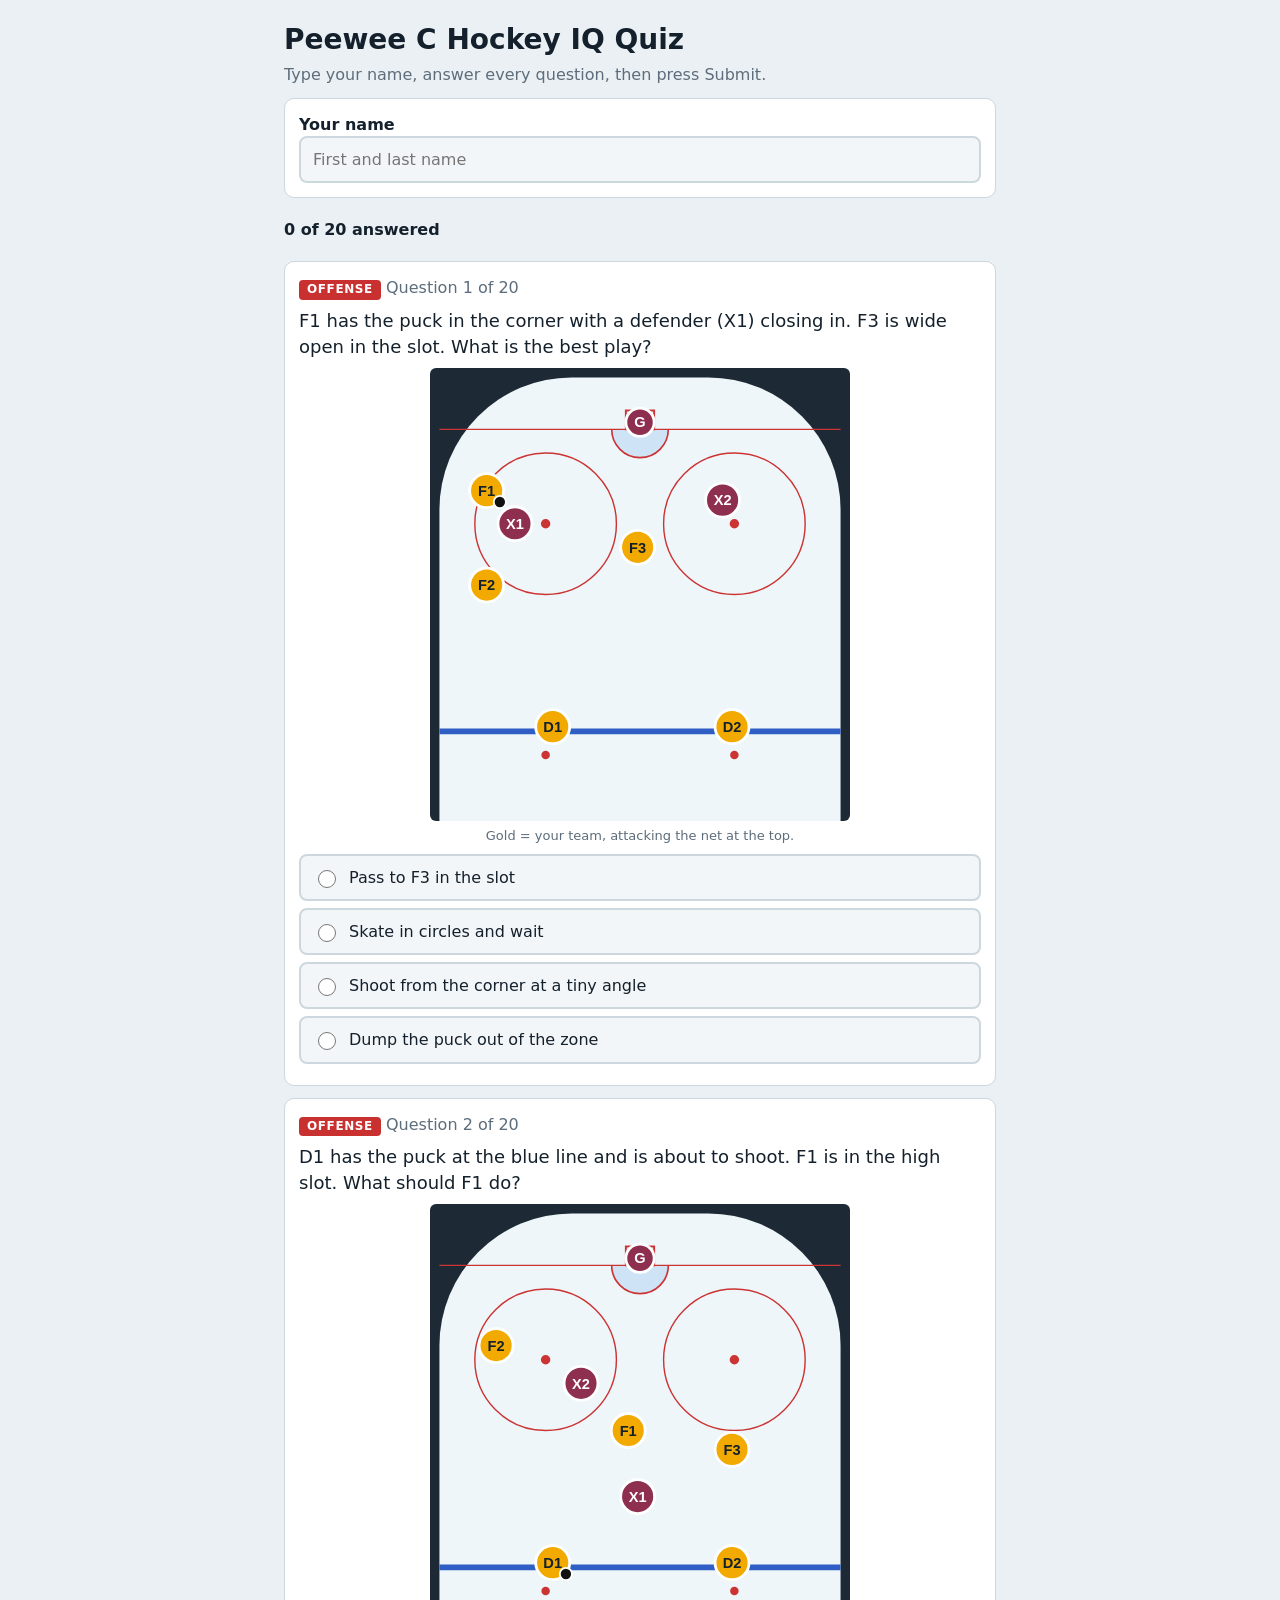
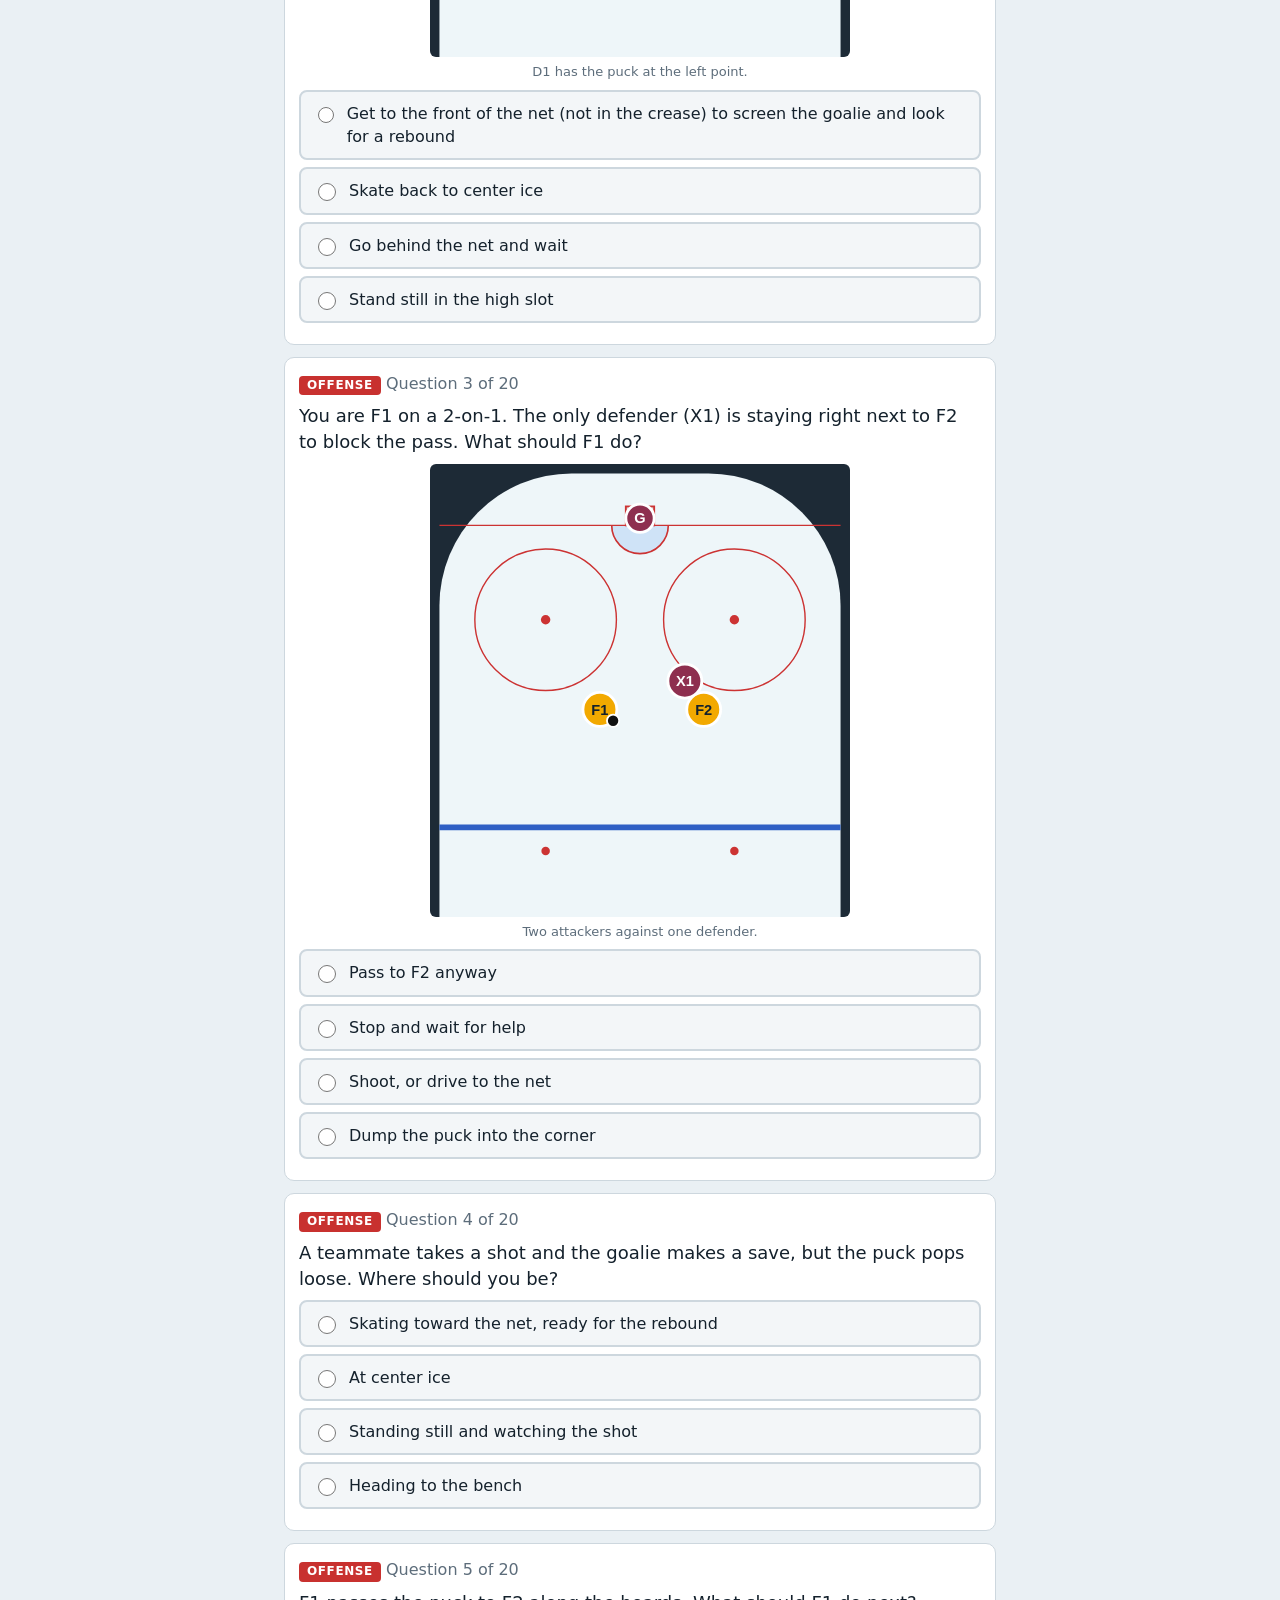
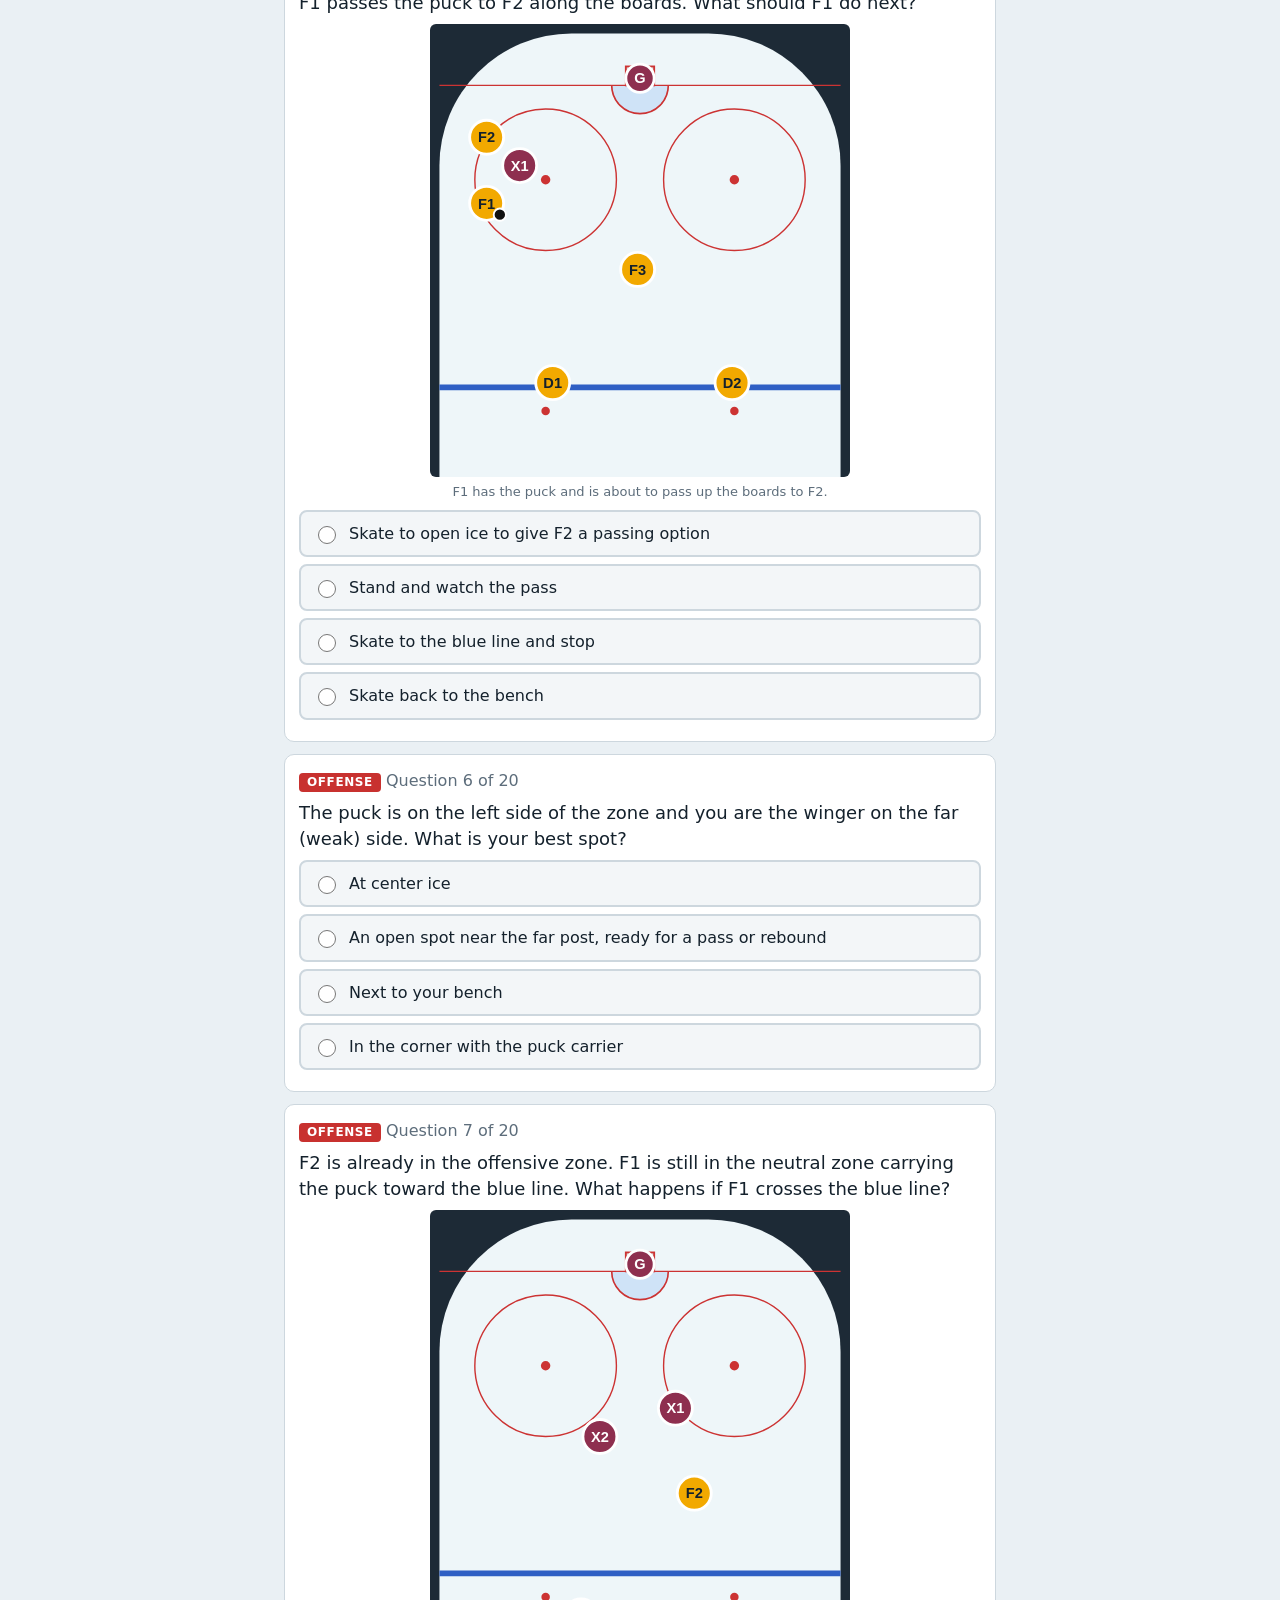
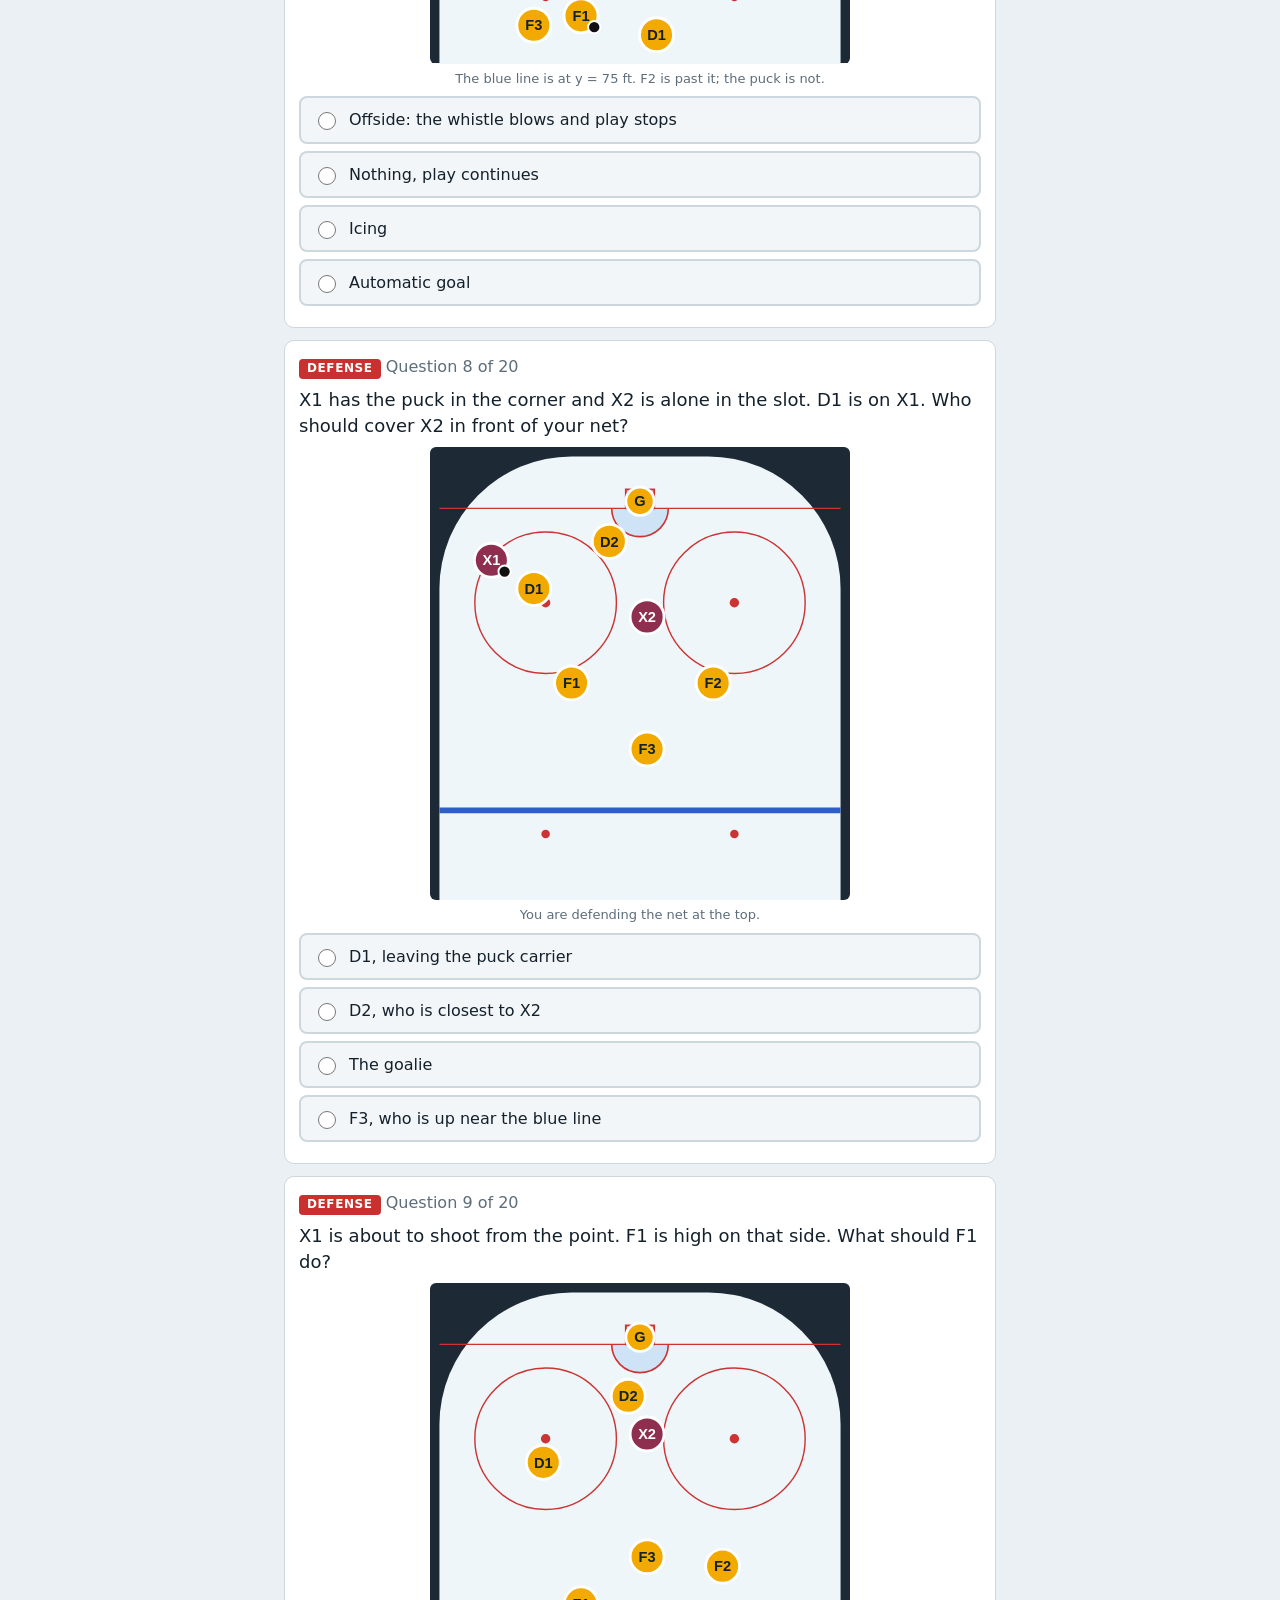
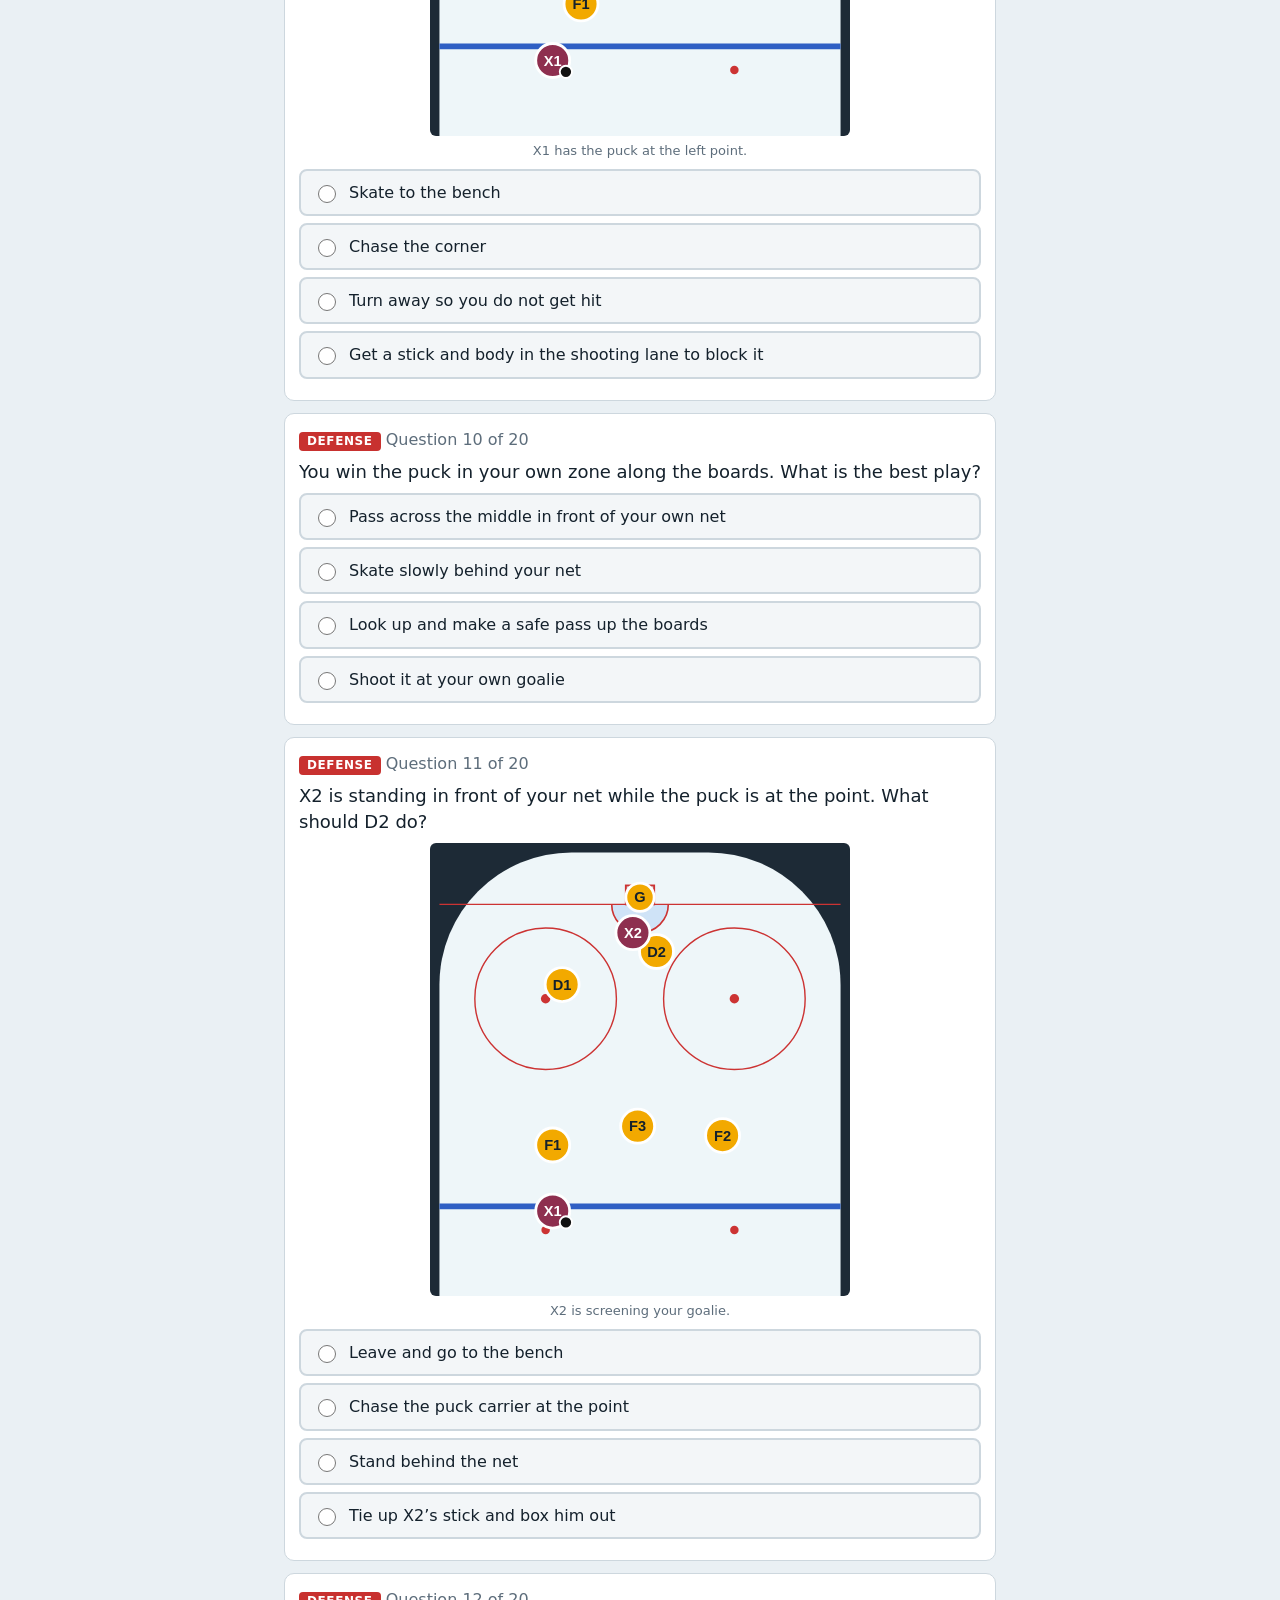
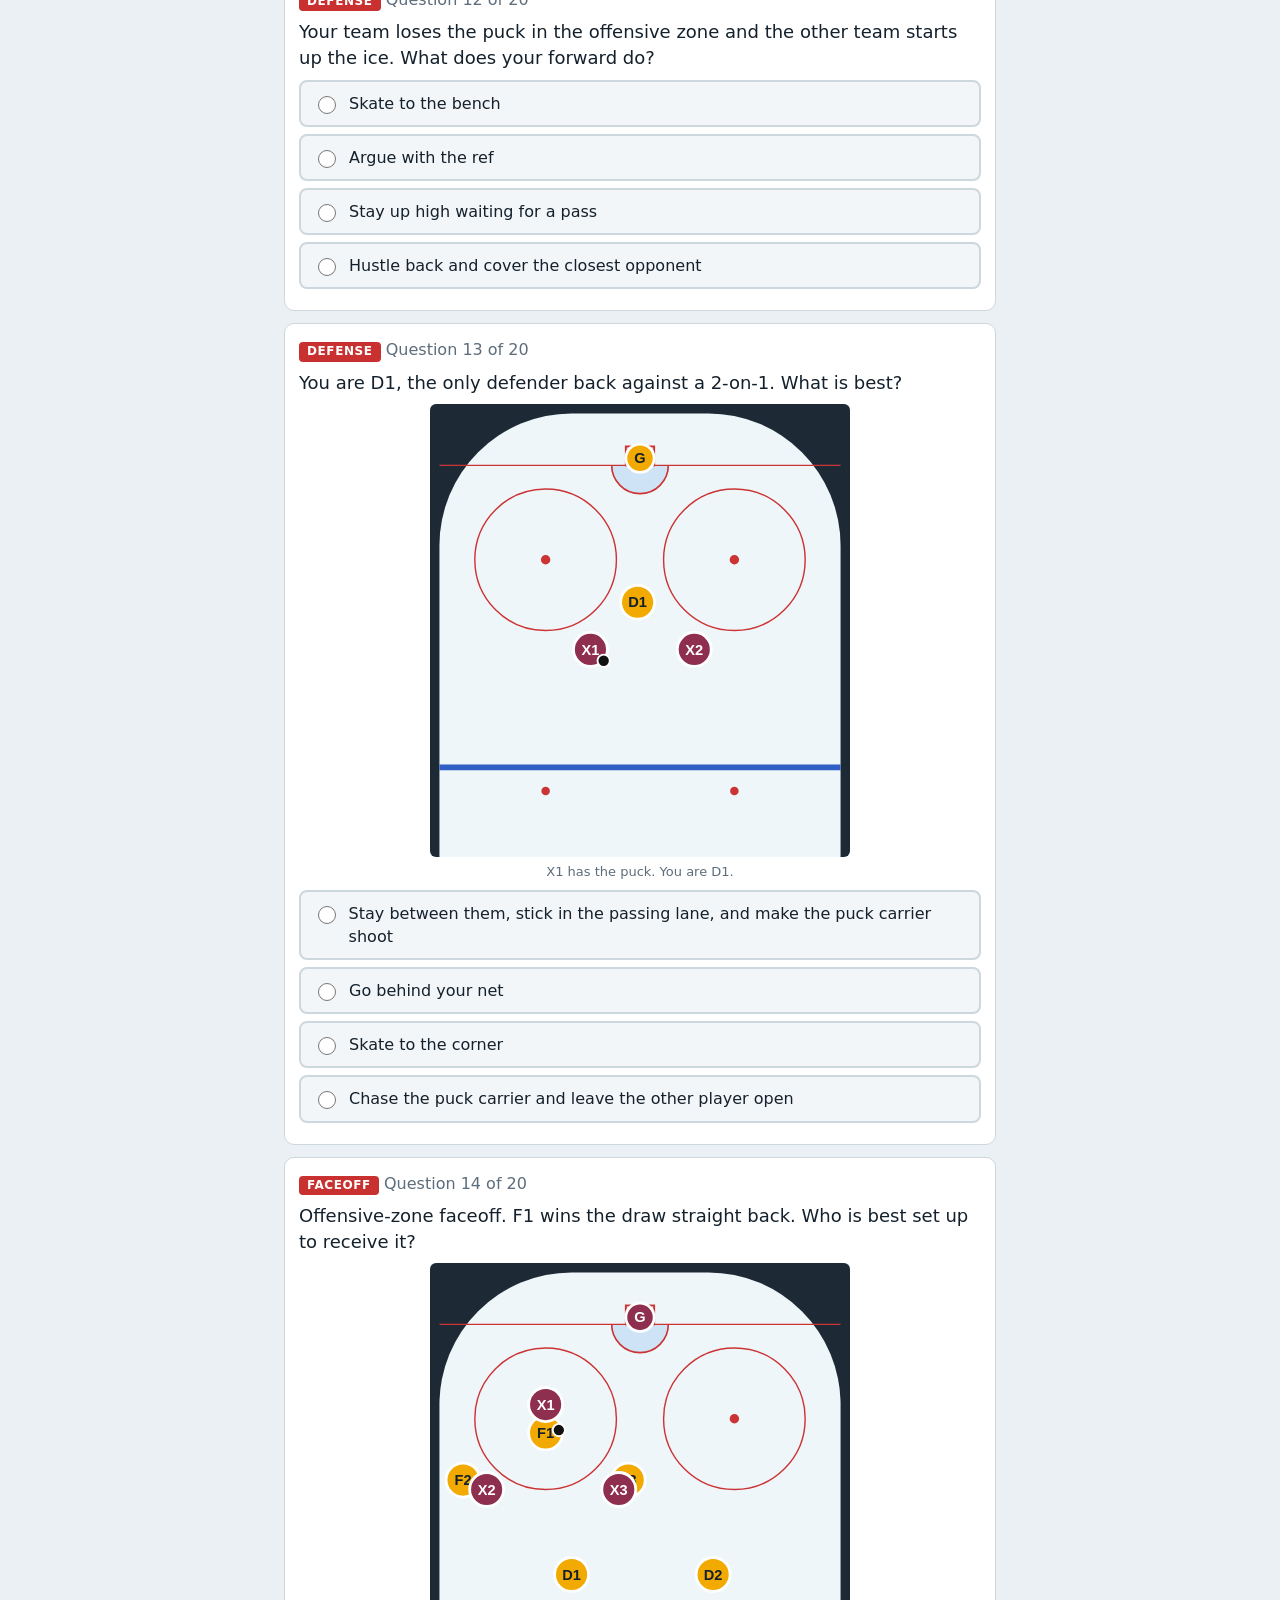
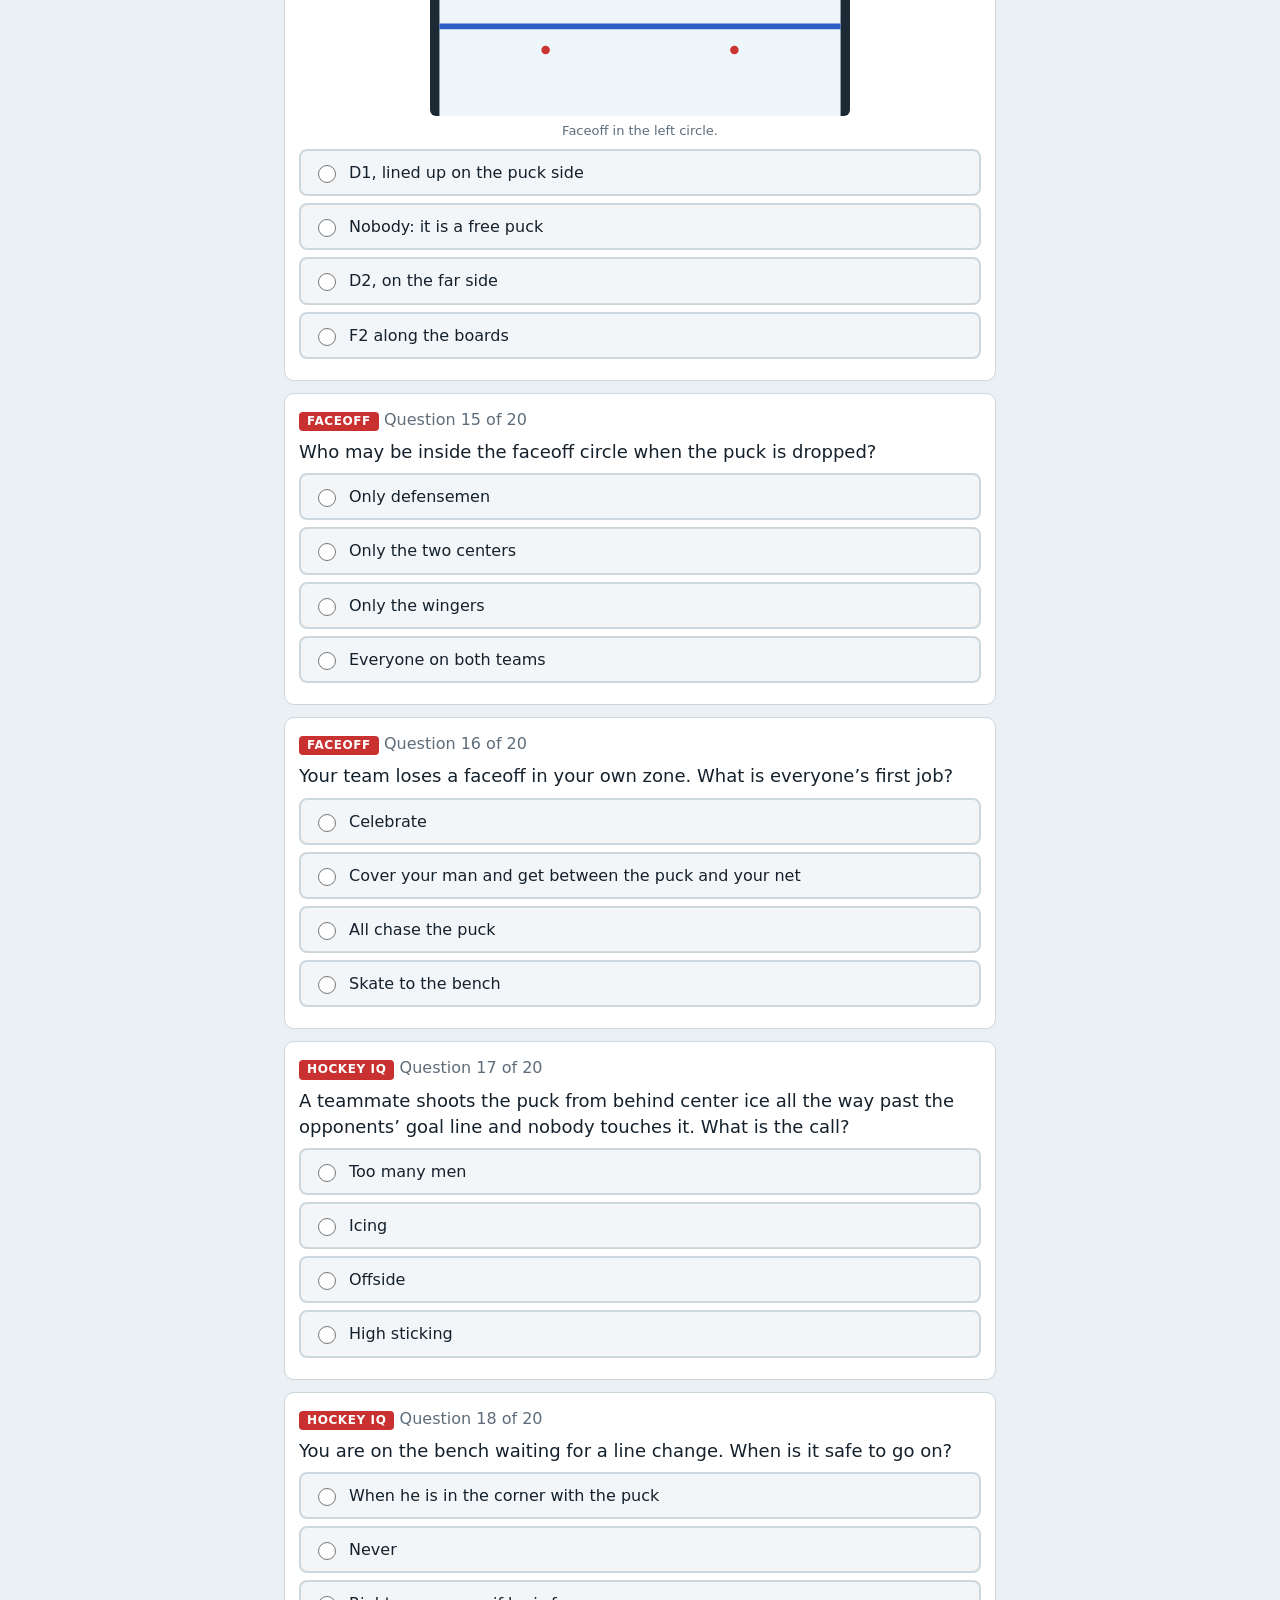
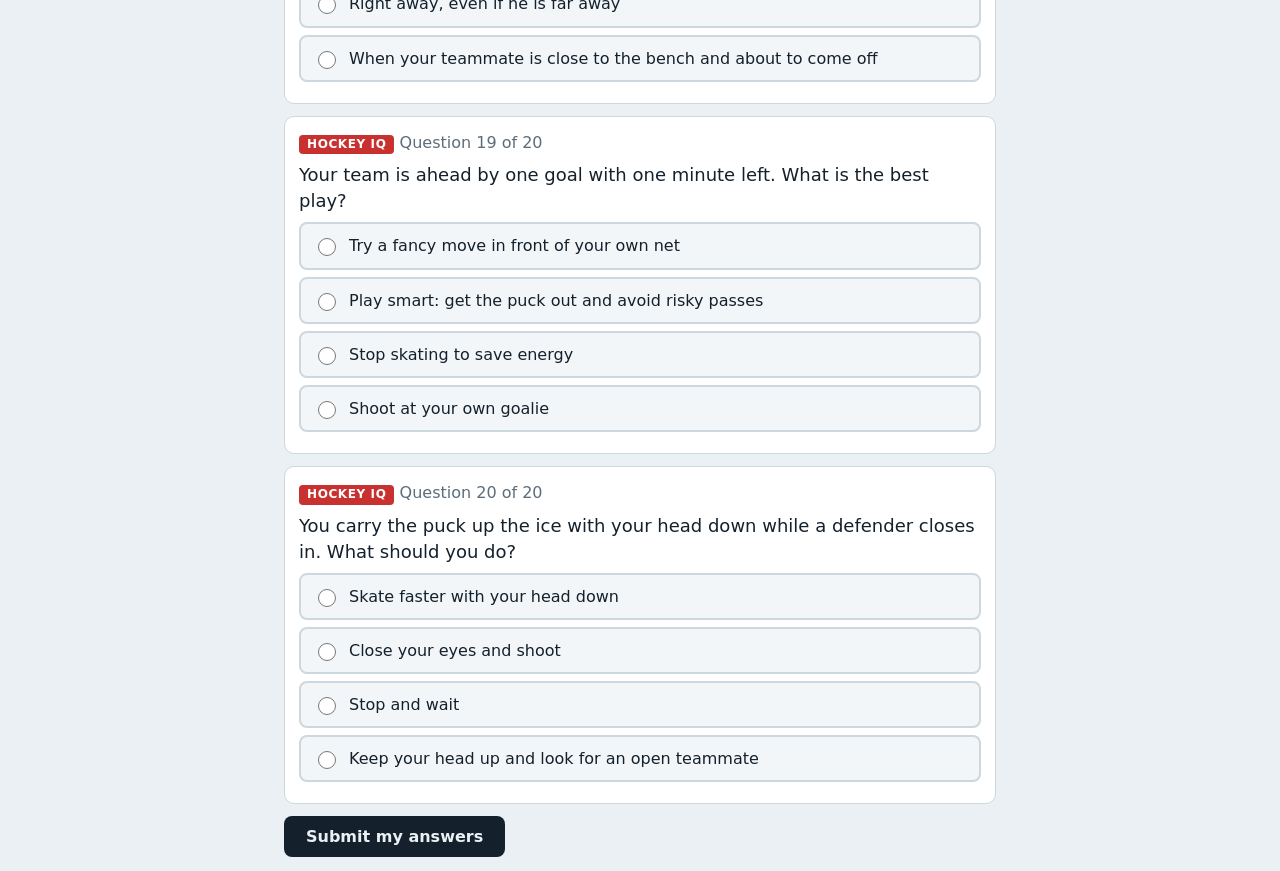
==== index.html @ f5b4eab7 "Add files via upload" ====
<!DOCTYPE html><html lang="en"><head><meta charset="utf-8"><meta name="viewport" content="width=device-width,initial-scale=1">
<title>Hockey IQ Quiz</title><link rel="stylesheet" href="style.css"></head><body><div class="wrap" id="app"><p class="sub">Loading quiz…</p></div>
<script src="rink.js"></script>
<script>
const app=document.getElementById('app'),esc=s=>String(s).replace(/[&<>"]/g,c=>({'&':'&amp;','<':'&lt;','>':'&gt;','"':'&quot;'}[c]));
const shuffle=a=>{a=a.slice();for(let n=a.length-1;n>0;n--){const m=Math.random()*(n+1)|0;[a[n],a[m]]=[a[m],a[n]]}return a};
let quiz,sent=false;
fetch('quiz.json',{cache:'no-store'}).then(r=>r.json()).then(q=>{quiz=q;document.title=q.title;render()}).catch(()=>app.innerHTML='<p class="err">Could not load the quiz. Ask your coach for a new link.</p>');
function render(){
 app.innerHTML=`<h1>${esc(quiz.title)}</h1><p class="sub">Type your name, answer every question, then press Submit.</p>
 <div class="card"><label for="nm"><b>Your name</b></label><input type="text" id="nm" autocomplete="name" placeholder="First and last name"></div>
 <div class="bar" id="prog"></div>
 ${quiz.questions.map((q,i)=>`<div class="card" data-i="${i}"><span class="tag">${esc(q.category)}</span> <span class="sub">Question ${i+1} of ${quiz.questions.length}</span><div class="q">${esc(q.text)}</div>
 ${q.diagram?rinkSvg(q.diagram)+`<p class="cap">${esc(q.diagram.c||'')}</p>`:''}
 ${shuffle(q.options.map((o,k)=>[o,k])).map(([o,k])=>`<label class="opt"><input type="radio" name="q${i}" value="${k}"><span>${esc(o)}</span></label>`).join('')}</div>`).join('')}
 <div id="msg"></div><button id="sub">Submit my answers</button>`;
 app.addEventListener('change',prog);prog();document.getElementById('sub').onclick=submit}
const answered=()=>quiz.questions.filter((_,i)=>document.querySelector(`input[name=q${i}]:checked`)).length;
function prog(){document.getElementById('prog').textContent=`${answered()} of ${quiz.questions.length} answered`}
async function submit(){const name=document.getElementById('nm').value.trim(),msg=document.getElementById('msg');
 if(!name){msg.innerHTML='<p class="err">Please type your name first.</p>';document.getElementById('nm').focus();return}
 const n=answered();if(n<quiz.questions.length){msg.innerHTML=`<p class="err">You have ${quiz.questions.length-n} unanswered question(s). Please answer them all.</p>`;return}
 if(!quiz.endpoint){msg.innerHTML='<p class="err">This quiz is not connected to a spreadsheet yet. Tell your coach.</p>';return}
 let score=0;const answers=quiz.questions.map((q,i)=>{const k=+document.querySelector(`input[name=q${i}]:checked`).value,ok=k==q.answer;if(ok)score++;return{id:q.id,question:q.text,chosen:q.options[k],correct:q.options[q.answer],isCorrect:ok}});
 const btn=document.getElementById('sub');btn.disabled=true;btn.textContent='Sending…';
 try{await fetch(quiz.endpoint,{method:'POST',mode:'no-cors',headers:{'Content-Type':'text/plain;charset=utf-8'},body:JSON.stringify({quizId:quiz.id,quizTitle:quiz.title,name,submitted:new Date().toISOString(),score,total:answers.length,answers})});
  app.innerHTML=`<div class="card"><h1>Thanks, ${esc(name)}!</h1><p>Your answers were sent to your coach.</p>${quiz.showScore?`<p class="q">You got ${score} out of ${answers.length}.</p>`:''}</div>`;window.scrollTo(0,0)}
 catch(e){btn.disabled=false;btn.textContent='Submit my answers';msg.innerHTML='<p class="err">Could not send. Check your internet connection and try again.</p>'}}
</script></body></html>
---- style.css ----
:root{--bg:#eaf0f4;--card:#fff;--ink:#14212c;--mut:#5d6d7b;--line:#cdd7de;--acc:#c8312f;--ok:#12794a;--btn:#f3f6f8}
@media (prefers-color-scheme:dark){:root{--bg:#0e161d;--card:#16212b;--ink:#e6edf2;--mut:#93a4b3;--line:#2a3945;--ok:#5fd39a;--btn:#1f2d39}}
*{box-sizing:border-box}body{margin:0;background:var(--bg);color:var(--ink);font:16px/1.45 system-ui,Arial,sans-serif}
.wrap{max-width:740px;margin:0 auto;padding:14px}h1{font-size:28px;margin:6px 0 2px}.sub{color:var(--mut);margin:0 0 10px}
.card{background:var(--card);border:1px solid var(--line);border-radius:10px;padding:14px;margin:12px 0}
.tag{display:inline-block;font-size:12px;font-weight:700;letter-spacing:.05em;text-transform:uppercase;color:#fff;background:var(--acc);padding:1px 8px;border-radius:4px}
.q{font-size:18px;font-weight:500;margin:8px 0}svg.rk{width:100%;max-width:420px;display:block;margin:6px auto;border-radius:6px}.cap{color:var(--mut);font-size:13px;text-align:center;margin:0 0 8px}
label.opt{display:flex;gap:10px;align-items:flex-start;margin:7px 0;padding:10px 12px;background:var(--btn);border:2px solid var(--line);border-radius:8px;cursor:pointer}
label.opt:has(input:checked){border-color:var(--acc)}label.opt input{margin-top:4px;width:18px;height:18px;accent-color:var(--acc)}
input[type=text],select{font:inherit;color:var(--ink);background:var(--btn);border:2px solid var(--line);border-radius:8px;padding:10px 12px;width:100%}
button{font:700 16px system-ui,Arial,sans-serif;background:var(--ink);color:var(--bg);border:0;border-radius:8px;padding:11px 22px;cursor:pointer}button:disabled{opacity:.5}
button.alt{background:var(--btn);color:var(--ink);border:2px solid var(--line)}.msg{padding:10px 12px;border-radius:8px;background:var(--btn);margin:10px 0}.err{color:#a82424;font-weight:600}
button:focus-visible,input:focus-visible{outline:3px solid var(--acc);outline-offset:2px}
.bar{position:sticky;top:0;background:var(--bg);padding:8px 0;z-index:2;font-weight:600}
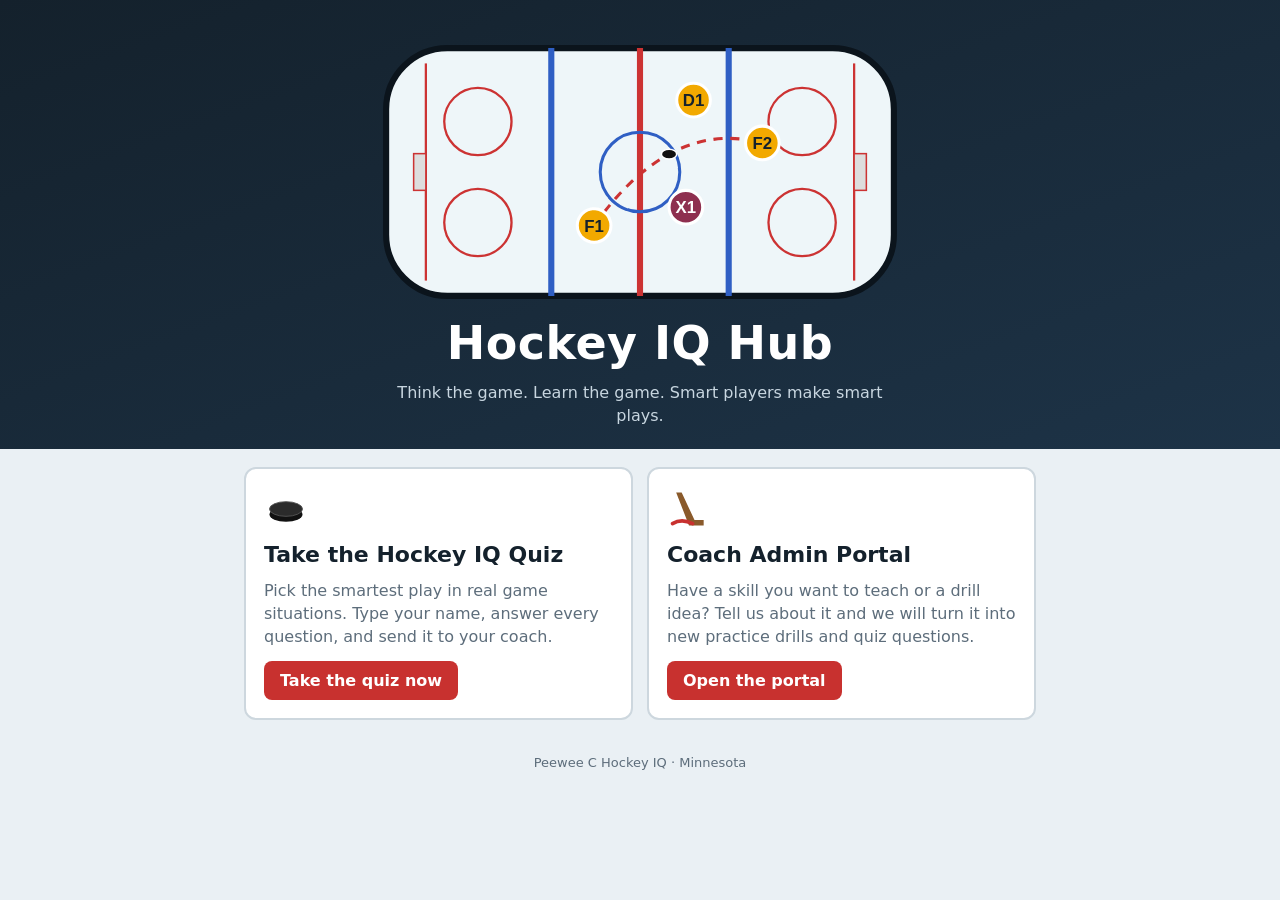
==== commit 3dc2b596: "Add files via upload" ====
--- a/index.html
+++ b/index.html
@@ -1,29 +1,19 @@
 <!DOCTYPE html><html lang="en"><head><meta charset="utf-8"><meta name="viewport" content="width=device-width,initial-scale=1">
-<title>Hockey IQ Quiz</title><link rel="stylesheet" href="style.css"></head><body><div class="wrap" id="app"><p class="sub">Loading quiz…</p></div>
-<script src="rink.js"></script>
-<script>
-const app=document.getElementById('app'),esc=s=>String(s).replace(/[&<>"]/g,c=>({'&':'&amp;','<':'&lt;','>':'&gt;','"':'&quot;'}[c]));
-const shuffle=a=>{a=a.slice();for(let n=a.length-1;n>0;n--){const m=Math.random()*(n+1)|0;[a[n],a[m]]=[a[m],a[n]]}return a};
-let quiz,sent=false;
-fetch('quiz.json',{cache:'no-store'}).then(r=>r.json()).then(q=>{quiz=q;document.title=q.title;render()}).catch(()=>app.innerHTML='<p class="err">Could not load the quiz. Ask your coach for a new link.</p>');
-function render(){
- app.innerHTML=`<h1>${esc(quiz.title)}</h1><p class="sub">Type your name, answer every question, then press Submit.</p>
- <div class="card"><label for="nm"><b>Your name</b></label><input type="text" id="nm" autocomplete="name" placeholder="First and last name"></div>
- <div class="bar" id="prog"></div>
- ${quiz.questions.map((q,i)=>`<div class="card" data-i="${i}"><span class="tag">${esc(q.category)}</span> <span class="sub">Question ${i+1} of ${quiz.questions.length}</span><div class="q">${esc(q.text)}</div>
- ${q.diagram?rinkSvg(q.diagram)+`<p class="cap">${esc(q.diagram.c||'')}</p>`:''}
- ${shuffle(q.options.map((o,k)=>[o,k])).map(([o,k])=>`<label class="opt"><input type="radio" name="q${i}" value="${k}"><span>${esc(o)}</span></label>`).join('')}</div>`).join('')}
- <div id="msg"></div><button id="sub">Submit my answers</button>`;
- app.addEventListener('change',prog);prog();document.getElementById('sub').onclick=submit}
-const answered=()=>quiz.questions.filter((_,i)=>document.querySelector(`input[name=q${i}]:checked`)).length;
-function prog(){document.getElementById('prog').textContent=`${answered()} of ${quiz.questions.length} answered`}
-async function submit(){const name=document.getElementById('nm').value.trim(),msg=document.getElementById('msg');
- if(!name){msg.innerHTML='<p class="err">Please type your name first.</p>';document.getElementById('nm').focus();return}
- const n=answered();if(n<quiz.questions.length){msg.innerHTML=`<p class="err">You have ${quiz.questions.length-n} unanswered question(s). Please answer them all.</p>`;return}
- if(!quiz.endpoint){msg.innerHTML='<p class="err">This quiz is not connected to a spreadsheet yet. Tell your coach.</p>';return}
- let score=0;const answers=quiz.questions.map((q,i)=>{const k=+document.querySelector(`input[name=q${i}]:checked`).value,ok=k==q.answer;if(ok)score++;return{id:q.id,question:q.text,chosen:q.options[k],correct:q.options[q.answer],isCorrect:ok}});
- const btn=document.getElementById('sub');btn.disabled=true;btn.textContent='Sending…';
- try{await fetch(quiz.endpoint,{method:'POST',mode:'no-cors',headers:{'Content-Type':'text/plain;charset=utf-8'},body:JSON.stringify({quizId:quiz.id,quizTitle:quiz.title,name,submitted:new Date().toISOString(),score,total:answers.length,answers})});
-  app.innerHTML=`<div class="card"><h1>Thanks, ${esc(name)}!</h1><p>Your answers were sent to your coach.</p>${quiz.showScore?`<p class="q">You got ${score} out of ${answers.length}.</p>`:''}</div>`;window.scrollTo(0,0)}
- catch(e){btn.disabled=false;btn.textContent='Submit my answers';msg.innerHTML='<p class="err">Could not send. Check your internet connection and try again.</p>'}}
-</script></body></html>
+<title>Hockey IQ Hub</title><link rel="stylesheet" href="style.css"></head><body>
+<header class="hero"><svg class="art" viewBox="0 0 340 170" role="img" aria-label="Hockey rink with players passing a puck" xmlns="http://www.w3.org/2000/svg">
+<rect x="4" y="4" width="332" height="162" rx="40" fill="#eef6f9" stroke="#0b141c" stroke-width="4"/>
+<line x1="170" y1="4" x2="170" y2="166" stroke="#c33" stroke-width="4"/><line x1="112" y1="4" x2="112" y2="166" stroke="#2f5fc4" stroke-width="4"/><line x1="228" y1="4" x2="228" y2="166" stroke="#2f5fc4" stroke-width="4"/>
+<circle cx="170" cy="85" r="26" fill="none" stroke="#2f5fc4" stroke-width="2"/><line x1="30" y1="14" x2="30" y2="156" stroke="#c33" stroke-width="1.5"/><line x1="310" y1="14" x2="310" y2="156" stroke="#c33" stroke-width="1.5"/>
+<circle cx="64" cy="52" r="22" fill="none" stroke="#c33" stroke-width="1.5"/><circle cx="64" cy="118" r="22" fill="none" stroke="#c33" stroke-width="1.5"/><circle cx="276" cy="52" r="22" fill="none" stroke="#c33" stroke-width="1.5"/><circle cx="276" cy="118" r="22" fill="none" stroke="#c33" stroke-width="1.5"/>
+<rect x="22" y="73" width="8" height="24" fill="#ddd" stroke="#c33"/><rect x="310" y="73" width="8" height="24" fill="#ddd" stroke="#c33"/>
+<path id="pass" d="M140 120 Q190 50 250 66" fill="none" stroke="#c33" stroke-width="2" stroke-dasharray="6 5"/>
+<g font-family="Arial,sans-serif" font-size="11" font-weight="700" text-anchor="middle"><circle cx="140" cy="120" r="11" fill="#f2a900" stroke="#fff" stroke-width="2"/><text x="140" y="124" fill="#14212c">F1</text>
+<circle cx="250" cy="66" r="11" fill="#f2a900" stroke="#fff" stroke-width="2"/><text x="250" y="70" fill="#14212c">F2</text>
+<circle cx="205" cy="38" r="11" fill="#f2a900" stroke="#fff" stroke-width="2"/><text x="205" y="42" fill="#14212c">D1</text>
+<circle cx="200" cy="108" r="11" fill="#8e2f4f" stroke="#fff" stroke-width="2"/><text x="200" y="112" fill="#fff">X1</text></g>
+<ellipse rx="5" ry="3.2" fill="#111" stroke="#fff" stroke-width="1"><animateMotion dur="2.6s" repeatCount="indefinite" keyPoints="0;1;1" keyTimes="0;.8;1" calcMode="linear"><mpath href="#pass"/></animateMotion></ellipse></svg>
+<h1>Hockey IQ Hub</h1><p>Think the game. Learn the game. Smart players make smart plays.</p></header>
+<main class="choices">
+<a class="big" href="quiz.html"><svg viewBox="0 0 48 48" aria-hidden="true"><ellipse cx="24" cy="30" rx="18" ry="8" fill="#111"/><ellipse cx="24" cy="24" rx="18" ry="8" fill="#2b2b2b" stroke="#555"/></svg><b>Take the Hockey IQ Quiz</b><span>Pick the smartest play in real game situations. Type your name, answer every question, and send it to your coach.</span><i>Take the quiz now</i></a>
+<a class="big" href="admin.html"><svg viewBox="0 0 48 48" aria-hidden="true"><path d="M10 6l6 0 14 30 10 0 0 6-16 0z" fill="#8a5a2b"/><path d="M6 40q10-6 22 0" fill="none" stroke="#c8312f" stroke-width="4" stroke-linecap="round"/></svg><b>Coach Admin Portal</b><span>Have a skill you want to teach or a drill idea? Tell us about it and we will turn it into new practice drills and quiz questions.</span><i>Open the portal</i></a>
+</main><footer>Peewee C Hockey IQ &middot; Minnesota</footer></body></html>
--- a/style.css
+++ b/style.css
@@ -12,3 +12,17 @@
 button.alt{background:var(--btn);color:var(--ink);border:2px solid var(--line)}.msg{padding:10px 12px;border-radius:8px;background:var(--btn);margin:10px 0}.err{color:#a82424;font-weight:600}
 button:focus-visible,input:focus-visible{outline:3px solid var(--acc);outline-offset:2px}
 .bar{position:sticky;top:0;background:var(--bg);padding:8px 0;z-index:2;font-weight:600}
+/* ---- landing + admin ---- */
+a{color:var(--acc)}
+.hero{background:linear-gradient(160deg,#14212c,#1d3347);color:#fff;text-align:center;padding:28px 14px 22px}
+.hero h1{font-size:clamp(30px,7vw,46px);margin:8px 0 4px;letter-spacing:.01em}.hero p{margin:0 auto;max-width:520px;color:#c8d6e0}
+.hero svg.art{width:100%;max-width:520px;display:block;margin:14px auto 0}
+.choices{display:grid;grid-template-columns:repeat(auto-fit,minmax(260px,1fr));gap:14px;max-width:820px;margin:18px auto;padding:0 14px}
+.big{display:flex;flex-direction:column;gap:8px;align-items:flex-start;text-decoration:none;color:var(--ink);background:var(--card);border:2px solid var(--line);border-radius:12px;padding:18px}
+.big:hover,.big:focus-visible{border-color:var(--acc)}.big b{font-size:22px}.big span{color:var(--mut)}.big i{font-style:normal;font-weight:700;color:#fff;background:var(--acc);border-radius:8px;padding:8px 16px;margin-top:4px}
+.big svg{width:44px;height:44px}
+textarea{font:inherit;color:var(--ink);background:var(--btn);border:2px solid var(--line);border-radius:8px;padding:10px 12px;width:100%;min-height:130px;resize:vertical}
+.fld{margin:14px 0}.fld>label{display:block;font-weight:700;margin-bottom:4px}.hint{color:var(--mut);font-size:14px;margin:0 0 6px}
+.hp{position:absolute;left:-9999px}
+foot,footer{display:block;text-align:center;color:var(--mut);font-size:13px;padding:16px}
+@media (prefers-reduced-motion:reduce){.hero svg animateMotion{display:none}}
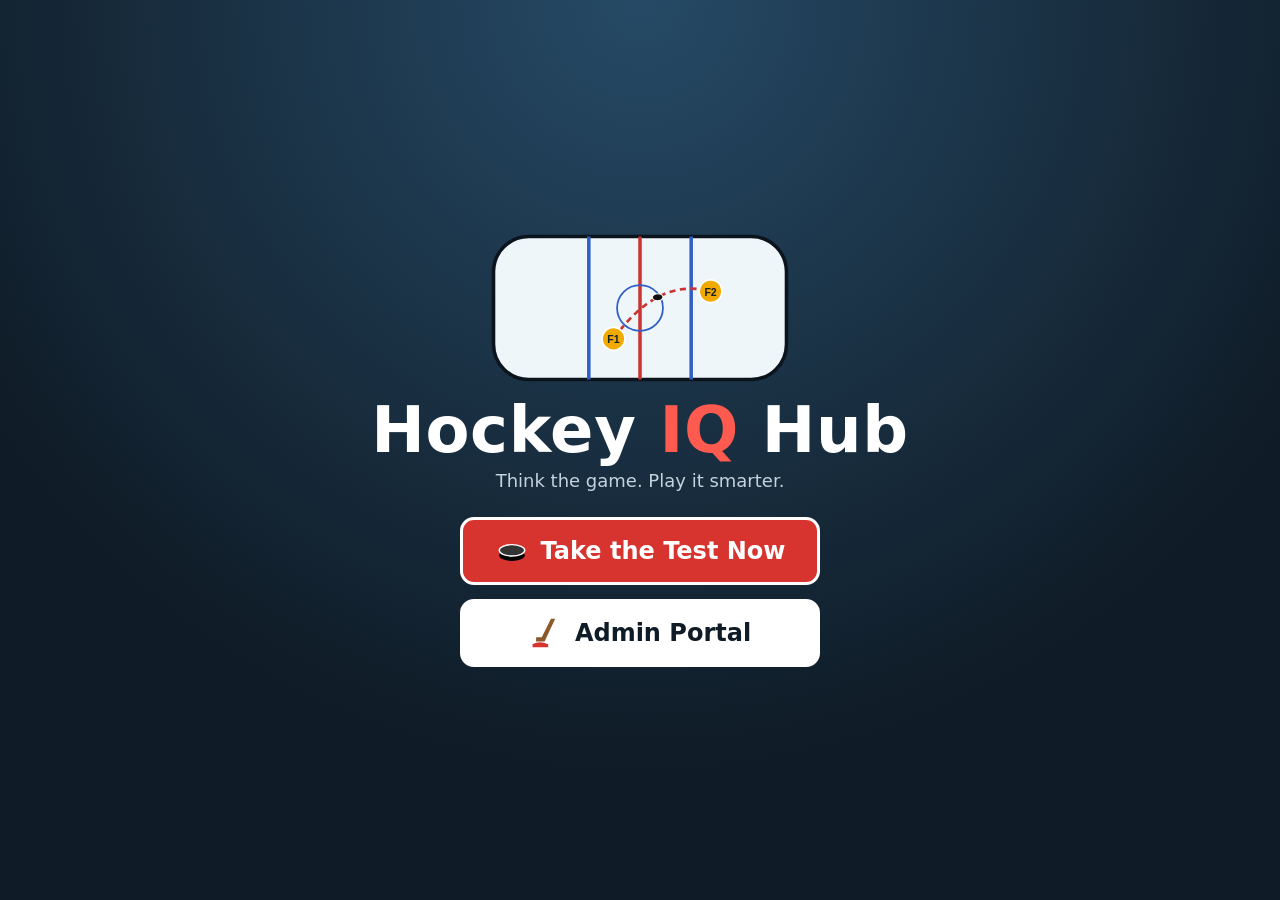
==== commit 7341d61a: "Add files via upload" ====
--- a/index.html
+++ b/index.html
@@ -1,19 +1,30 @@
-<!DOCTYPE html><html lang="en"><head><meta charset="utf-8"><meta name="viewport" content="width=device-width,initial-scale=1">
-<title>Hockey IQ Hub</title><link rel="stylesheet" href="style.css"></head><body>
-<header class="hero"><svg class="art" viewBox="0 0 340 170" role="img" aria-label="Hockey rink with players passing a puck" xmlns="http://www.w3.org/2000/svg">
+<!DOCTYPE html><html lang="en"><head><meta charset="utf-8"><meta name="viewport" content="width=device-width,initial-scale=1,viewport-fit=cover">
+<title>Hockey IQ Hub</title>
+<style>
+*{box-sizing:border-box}html,body{height:100%;margin:0}
+body{background:radial-gradient(circle at 50% 0,#264a66,#0f1b26 70%);color:#fff;font-family:system-ui,Arial,sans-serif;display:flex;align-items:center;justify-content:center;padding:16px;overflow:auto}
+main{width:100%;max-width:560px;text-align:center}
+svg.art{display:block;margin:0 auto 14px;height:min(24dvh,150px);width:auto;max-width:100%}
+h1{font-size:clamp(38px,10vw,64px);line-height:1.05;margin:0 0 6px;letter-spacing:.01em}
+h1 span{color:#ff5a4f}
+.tag{margin:0 0 26px;color:#c3d3df;font-size:clamp(15px,4vw,18px)}
+.links{display:flex;flex-direction:column;gap:14px;align-items:center}
+a.btn{display:flex;align-items:center;justify-content:center;gap:12px;width:min(100%,360px);min-height:68px;border-radius:14px;text-decoration:none;font-weight:800;font-size:clamp(20px,5.5vw,24px);border:3px solid #fff}
+a.btn svg{width:34px;height:34px;flex:none}
+a.go{background:#d7332f;color:#fff}a.adm{background:#fff;color:#0f1b26}
+a.btn:hover,a.btn:focus-visible{transform:translateY(-2px);box-shadow:0 6px 18px #0008;outline:3px solid #ffd24a;outline-offset:3px}
+@media (prefers-reduced-motion:reduce){a.btn:hover{transform:none}svg animateMotion{display:none}}
+</style></head><body><main>
+<svg class="art" viewBox="0 0 340 170" role="img" aria-label="Hockey rink with F1 passing to F2" xmlns="http://www.w3.org/2000/svg">
 <rect x="4" y="4" width="332" height="162" rx="40" fill="#eef6f9" stroke="#0b141c" stroke-width="4"/>
 <line x1="170" y1="4" x2="170" y2="166" stroke="#c33" stroke-width="4"/><line x1="112" y1="4" x2="112" y2="166" stroke="#2f5fc4" stroke-width="4"/><line x1="228" y1="4" x2="228" y2="166" stroke="#2f5fc4" stroke-width="4"/>
-<circle cx="170" cy="85" r="26" fill="none" stroke="#2f5fc4" stroke-width="2"/><line x1="30" y1="14" x2="30" y2="156" stroke="#c33" stroke-width="1.5"/><line x1="310" y1="14" x2="310" y2="156" stroke="#c33" stroke-width="1.5"/>
-<circle cx="64" cy="52" r="22" fill="none" stroke="#c33" stroke-width="1.5"/><circle cx="64" cy="118" r="22" fill="none" stroke="#c33" stroke-width="1.5"/><circle cx="276" cy="52" r="22" fill="none" stroke="#c33" stroke-width="1.5"/><circle cx="276" cy="118" r="22" fill="none" stroke="#c33" stroke-width="1.5"/>
-<rect x="22" y="73" width="8" height="24" fill="#ddd" stroke="#c33"/><rect x="310" y="73" width="8" height="24" fill="#ddd" stroke="#c33"/>
-<path id="pass" d="M140 120 Q190 50 250 66" fill="none" stroke="#c33" stroke-width="2" stroke-dasharray="6 5"/>
-<g font-family="Arial,sans-serif" font-size="11" font-weight="700" text-anchor="middle"><circle cx="140" cy="120" r="11" fill="#f2a900" stroke="#fff" stroke-width="2"/><text x="140" y="124" fill="#14212c">F1</text>
-<circle cx="250" cy="66" r="11" fill="#f2a900" stroke="#fff" stroke-width="2"/><text x="250" y="70" fill="#14212c">F2</text>
-<circle cx="205" cy="38" r="11" fill="#f2a900" stroke="#fff" stroke-width="2"/><text x="205" y="42" fill="#14212c">D1</text>
-<circle cx="200" cy="108" r="11" fill="#8e2f4f" stroke="#fff" stroke-width="2"/><text x="200" y="112" fill="#fff">X1</text></g>
-<ellipse rx="5" ry="3.2" fill="#111" stroke="#fff" stroke-width="1"><animateMotion dur="2.6s" repeatCount="indefinite" keyPoints="0;1;1" keyTimes="0;.8;1" calcMode="linear"><mpath href="#pass"/></animateMotion></ellipse></svg>
-<h1>Hockey IQ Hub</h1><p>Think the game. Learn the game. Smart players make smart plays.</p></header>
-<main class="choices">
-<a class="big" href="quiz.html"><svg viewBox="0 0 48 48" aria-hidden="true"><ellipse cx="24" cy="30" rx="18" ry="8" fill="#111"/><ellipse cx="24" cy="24" rx="18" ry="8" fill="#2b2b2b" stroke="#555"/></svg><b>Take the Hockey IQ Quiz</b><span>Pick the smartest play in real game situations. Type your name, answer every question, and send it to your coach.</span><i>Take the quiz now</i></a>
-<a class="big" href="admin.html"><svg viewBox="0 0 48 48" aria-hidden="true"><path d="M10 6l6 0 14 30 10 0 0 6-16 0z" fill="#8a5a2b"/><path d="M6 40q10-6 22 0" fill="none" stroke="#c8312f" stroke-width="4" stroke-linecap="round"/></svg><b>Coach Admin Portal</b><span>Have a skill you want to teach or a drill idea? Tell us about it and we will turn it into new practice drills and quiz questions.</span><i>Open the portal</i></a>
-</main><footer>Peewee C Hockey IQ &middot; Minnesota</footer></body></html>
+<circle cx="170" cy="85" r="26" fill="none" stroke="#2f5fc4" stroke-width="2"/>
+<path id="p" d="M140 120 Q190 50 250 66" fill="none" stroke="#c33" stroke-width="3" stroke-dasharray="7 5"/>
+<g font-family="Arial,sans-serif" font-size="12" font-weight="700" text-anchor="middle"><circle cx="140" cy="120" r="13" fill="#f2a900" stroke="#fff" stroke-width="2"/><text x="140" y="125" fill="#14212c">F1</text><circle cx="250" cy="66" r="13" fill="#f2a900" stroke="#fff" stroke-width="2"/><text x="250" y="71" fill="#14212c">F2</text></g>
+<ellipse rx="6" ry="4" fill="#111" stroke="#fff" stroke-width="1.2"><animateMotion dur="2.6s" repeatCount="indefinite" keyPoints="0;1;1" keyTimes="0;.8;1" calcMode="linear"><mpath href="#p"/></animateMotion></ellipse></svg>
+<h1>Hockey <span>IQ</span> Hub</h1>
+<p class="tag">Think the game. Play it smarter.</p>
+<nav class="links" aria-label="Main">
+<a class="btn go" href="quiz.html"><svg viewBox="0 0 48 48" aria-hidden="true"><ellipse cx="24" cy="30" rx="18" ry="8" fill="#000"/><ellipse cx="24" cy="23" rx="18" ry="8" fill="#333" stroke="#fff" stroke-width="2"/></svg>Take the Test Now</a>
+<a class="btn adm" href="admin.html"><svg viewBox="0 0 48 48" aria-hidden="true"><path d="M31 4h6L22 36H10v-6h8z" fill="#8a5a2b"/><path d="M5 40q10-6 22 0v4H5z" fill="#d7332f"/></svg>Admin Portal</a>
+</nav></main></body></html>
